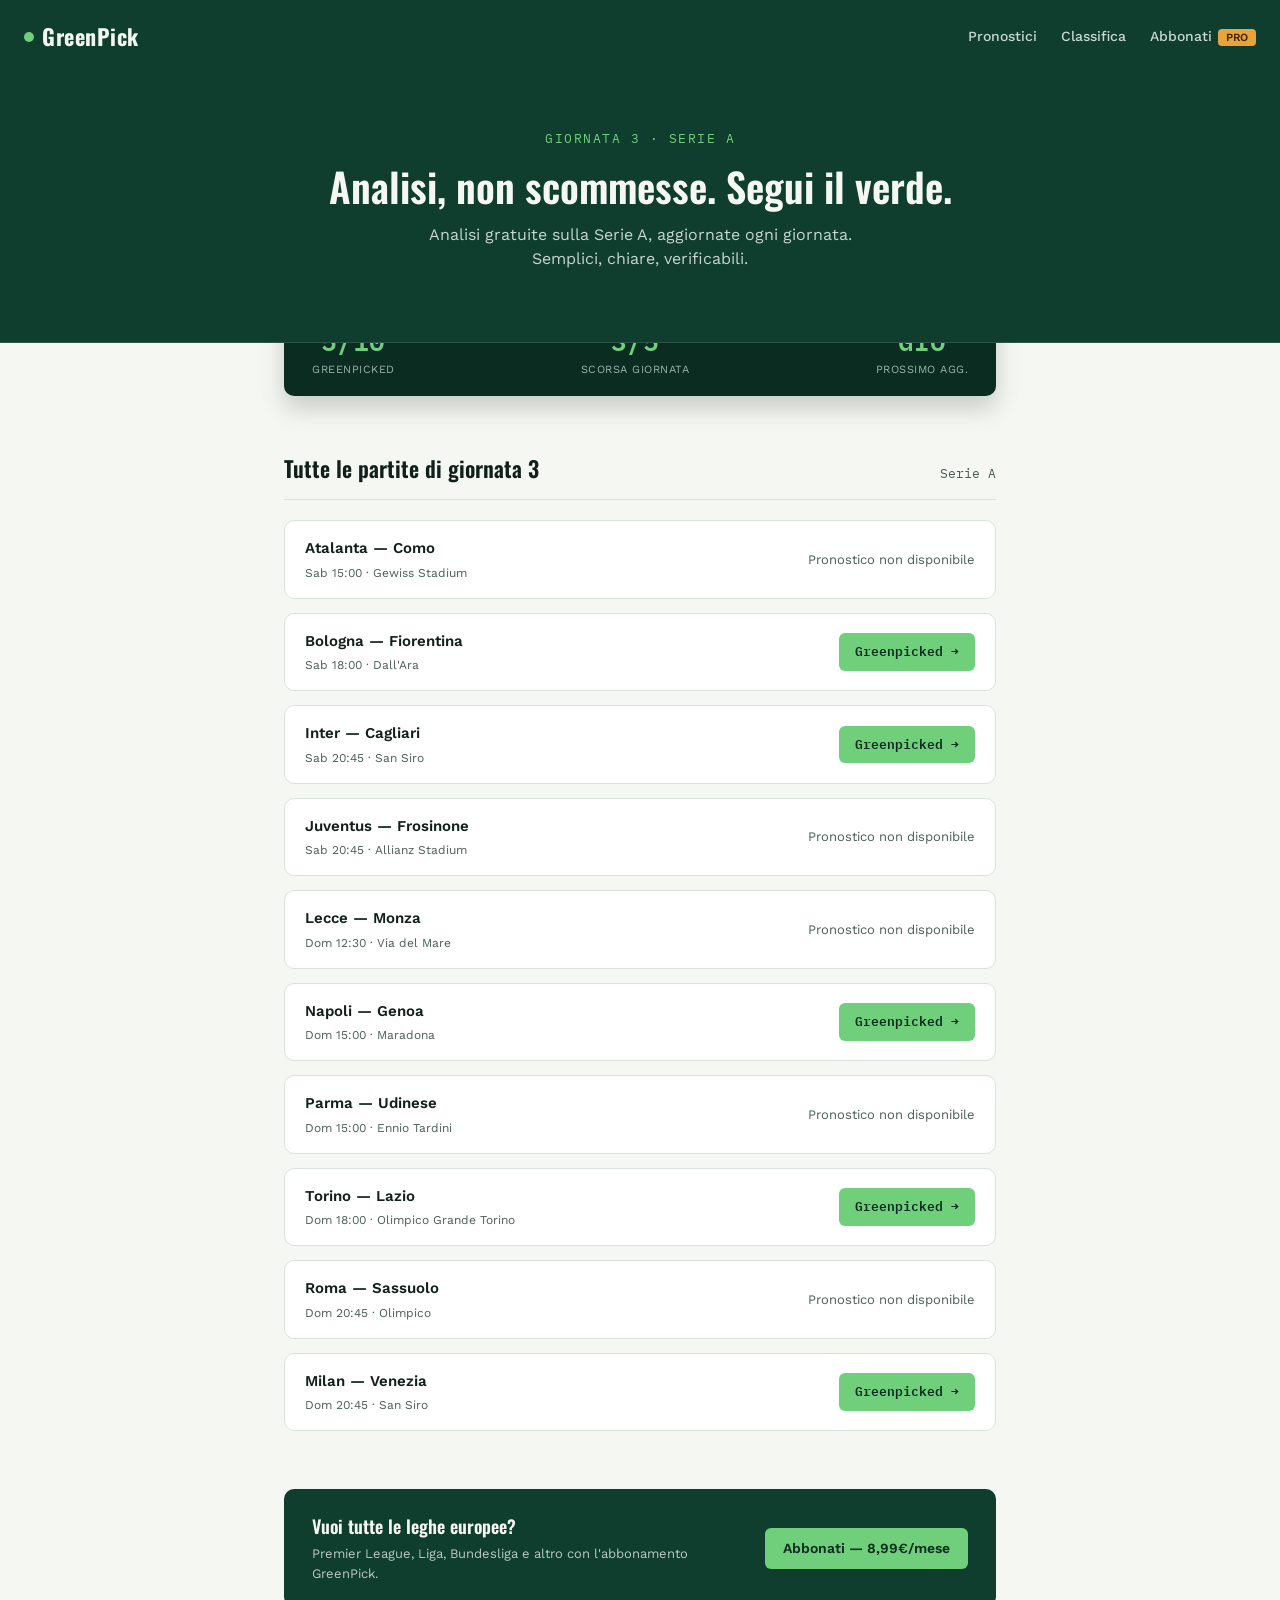
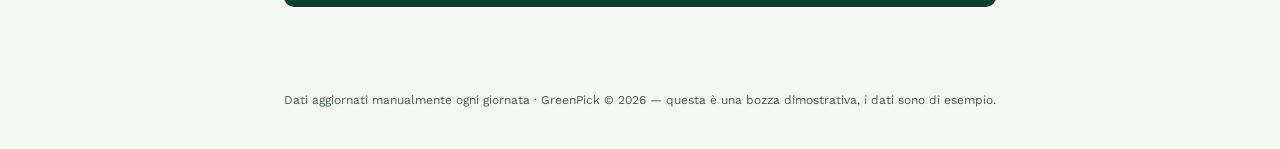
==== index.html @ 51c1bfe7 "Add initial GreenPick site structure with sample Serie A data Home page lists all matches with a Gre" ====
<!DOCTYPE html>
<html lang="it">
<head>
<meta charset="UTF-8">
<meta name="viewport" content="width=device-width, initial-scale=1.0">
<title>GreenPick — Pronostici Serie A</title>
<link rel="preconnect" href="https://fonts.googleapis.com">
<link href="https://fonts.googleapis.com/css2?family=Oswald:wght@500;600;700&family=Work+Sans:wght@400;500;600&family=IBM+Plex+Mono:wght@500;600&display=swap" rel="stylesheet">
<link rel="stylesheet" href="css/style.css">
</head>
<body>

  <div class="header">
    <div class="logo"><span class="dot"></span>GreenPick</div>
    <div class="nav">
      <span>Pronostici</span>
      <span>Classifica</span>
      <span>Abbonati<span class="badge-pro">PRO</span></span>
    </div>
  </div>

  <div class="hero">
    <div class="eyebrow" id="eyebrow">Giornata · Serie A</div>
    <h1>Analisi, non scommesse. Segui il verde.</h1>
    <p>Analisi gratuite sulla Serie A, aggiornate ogni giornata. Semplici, chiare, verificabili.</p>
  </div>

  <div class="scoreboard">
    <div class="scoreboard-inner">
      <div class="sb-item"><div class="sb-num" id="sb-greenpicked">–</div><div class="sb-label">Greenpicked</div></div>
      <div class="sb-item"><div class="sb-num" id="sb-scorsa">–</div><div class="sb-label">Scorsa giornata</div></div>
      <div class="sb-item"><div class="sb-num" id="sb-prossimo">–</div><div class="sb-label">Prossimo agg.</div></div>
    </div>
  </div>

  <div class="section">
    <div class="section-head">
      <h2 id="section-title">Tutte le partite</h2>
      <span id="section-tag">Serie A</span>
    </div>

    <div id="match-list"></div>
  </div>

  <div class="lock">
    <div class="lock-card">
      <div>
        <h3>Vuoi tutte le leghe europee?</h3>
        <p>Premier League, Liga, Bundesliga e altro con l'abbonamento GreenPick.</p>
      </div>
      <div class="lock-cta">Abbonati — 8,99€/mese</div>
    </div>
  </div>

  <div class="footer">
    Dati aggiornati manualmente ogni giornata · GreenPick © 2026 — questa è una bozza dimostrativa, i dati sono di esempio.
  </div>

  <script src="js/data.js"></script>
  <script src="js/home.js"></script>
</body>
</html>
---- css/style.css ----
:root{
  --pitch-dark:#0F3D2E;
  --pitch-darker:#0A2C21;
  --chalk:#F5F7F2;
  --ink:#12201C;
  --ink-soft:#4B5D56;
  --go:#6FCF7A;
  --go-deep:#2E7D46;
  --amber:#E8A33D;
  --line:#D9E3DC;
}
*{box-sizing:border-box; margin:0; padding:0;}
body{
  font-family:'Work Sans', sans-serif;
  background:var(--chalk);
  color:var(--ink);
  line-height:1.5;
}
a{ text-decoration:none; color:inherit; }

/* Header */
.header{
  background:var(--pitch-dark);
  color:var(--chalk);
  padding:20px 24px;
  display:flex;
  align-items:center;
  justify-content:space-between;
}
.logo{
  font-family:'Oswald', sans-serif;
  font-weight:700;
  font-size:22px;
  letter-spacing:0.5px;
  display:flex;
  align-items:center;
  gap:8px;
}
.logo .dot{
  width:10px; height:10px; border-radius:50%;
  background:var(--go);
  display:inline-block;
}
.nav{
  display:flex;
  gap:24px;
  font-size:14px;
  font-weight:500;
  color:#C7D6CF;
}
.badge-pro{
  background:var(--amber);
  color:#3D2600;
  font-size:11px;
  font-weight:600;
  padding:2px 8px;
  border-radius:4px;
  margin-left:6px;
}

/* Hero */
.hero{
  background:var(--pitch-dark);
  color:var(--chalk);
  padding:56px 24px 72px;
  text-align:center;
  position:relative;
}
.hero::after{
  content:"";
  position:absolute;
  left:0; right:0; bottom:0;
  height:1px;
  background:rgba(255,255,255,0.12);
}
.eyebrow{
  font-family:'IBM Plex Mono', monospace;
  font-size:13px;
  letter-spacing:1.5px;
  color:var(--go);
  text-transform:uppercase;
  margin-bottom:14px;
}
.hero h1{
  font-family:'Oswald', sans-serif;
  font-weight:600;
  font-size:40px;
  line-height:1.15;
  max-width:640px;
  margin:0 auto 14px;
}
.hero p{
  color:#C7D6CF;
  font-size:16px;
  max-width:480px;
  margin:0 auto;
}

/* Hero variant used on match detail pages (shorter) */
.hero-small{
  padding:32px 24px 48px;
  text-align:left;
}
.hero-small .back-link{
  display:inline-flex;
  align-items:center;
  gap:6px;
  font-family:'IBM Plex Mono', monospace;
  font-size:13px;
  color:var(--go);
  margin-bottom:18px;
}
.hero-small .back-link:hover{ color:var(--chalk); }
.hero-small h1{
  margin:0 0 8px;
  max-width:none;
  font-size:32px;
}
.hero-small p{
  margin:0;
  max-width:none;
}

/* Scoreboard */
.scoreboard{
  max-width:760px;
  margin:-40px auto 0;
  padding:0 24px;
}
.scoreboard-inner{
  background:var(--pitch-darker);
  border-radius:10px;
  display:flex;
  justify-content:space-between;
  padding:18px 28px;
  box-shadow:0 12px 24px rgba(0,0,0,0.18);
}
.sb-item{
  text-align:center;
  color:var(--chalk);
}
.sb-num{
  font-family:'IBM Plex Mono', monospace;
  font-weight:600;
  font-size:26px;
  color:var(--go);
}
.sb-label{
  font-size:11px;
  letter-spacing:0.5px;
  color:#9FB3AA;
  text-transform:uppercase;
  margin-top:2px;
}

/* Sections */
.section{
  max-width:760px;
  margin:0 auto;
  padding:56px 24px 20px;
}
.section-head{
  display:flex;
  align-items:baseline;
  justify-content:space-between;
  margin-bottom:20px;
  border-bottom:1px solid var(--line);
  padding-bottom:14px;
}
.section-head h2{
  font-family:'Oswald', sans-serif;
  font-weight:600;
  font-size:22px;
}
.section-head span{
  font-family:'IBM Plex Mono', monospace;
  font-size:13px;
  color:var(--ink-soft);
}

/* Match ticket (home page list) */
.ticket{
  display:flex;
  align-items:center;
  justify-content:space-between;
  background:#FFFFFF;
  border:1px solid var(--line);
  border-radius:10px;
  margin-bottom:14px;
  padding:16px 20px;
  gap:16px;
  transition:border-color .15s ease, box-shadow .15s ease;
}
a.ticket:hover{
  border-color:var(--go-deep);
  box-shadow:0 6px 16px rgba(15,61,46,0.08);
}
.match{
  display:flex;
  flex-direction:column;
  gap:4px;
}
.teams{
  font-weight:600;
  font-size:15px;
}
.meta{
  font-size:12px;
  color:var(--ink-soft);
}
.no-pick{
  font-size:13px;
  color:var(--ink-soft);
}
.greenpicked-btn{
  display:inline-flex;
  align-items:center;
  gap:6px;
  background:var(--go);
  color:#0A2C21;
  font-family:'IBM Plex Mono', monospace;
  font-weight:600;
  font-size:13px;
  padding:9px 16px;
  border-radius:6px;
  white-space:nowrap;
}
a.ticket:hover .greenpicked-btn{
  background:var(--go-deep);
  color:var(--chalk);
}

/* Lock / subscribe card */
.lock{
  max-width:760px;
  margin:24px auto 0;
  padding:0 24px 56px;
}
.lock-card{
  background:var(--pitch-dark);
  color:var(--chalk);
  border-radius:10px;
  padding:24px 28px;
  display:flex;
  align-items:center;
  justify-content:space-between;
  gap:20px;
}
.lock-card h3{
  font-family:'Oswald', sans-serif;
  font-weight:600;
  font-size:18px;
  margin-bottom:4px;
}
.lock-card p{
  font-size:13px;
  color:#B9CBC2;
}
.lock-cta{
  background:var(--go);
  color:#0A2C21;
  font-weight:600;
  font-size:14px;
  padding:10px 18px;
  border-radius:6px;
  white-space:nowrap;
}

.footer{
  text-align:center;
  padding:28px 24px 40px;
  font-size:12px;
  color:var(--ink-soft);
}

/* Match detail page */
.pick-card{
  background:var(--pitch-dark);
  color:var(--chalk);
  border-radius:10px;
  padding:24px 28px;
  margin-bottom:14px;
}
.pick-card .pick-label{
  font-family:'IBM Plex Mono', monospace;
  font-size:12px;
  letter-spacing:1px;
  text-transform:uppercase;
  color:var(--go);
  margin-bottom:10px;
}
.pick-card .pick-outcome{
  font-family:'Oswald', sans-serif;
  font-weight:600;
  font-size:22px;
  margin-bottom:8px;
}
.pick-card .pick-note{
  font-size:14px;
  color:#C7D6CF;
}

.no-pick-card{
  background:#FFFFFF;
  border:1px dashed var(--line);
  border-radius:10px;
  padding:24px 28px;
  margin-bottom:14px;
  font-size:14px;
  color:var(--ink-soft);
}

.stats-grid{
  display:grid;
  grid-template-columns:1fr 1fr;
  gap:16px;
}
.team-card{
  background:#FFFFFF;
  border:1px solid var(--line);
  border-radius:10px;
  padding:20px;
}
.team-card h3{
  font-family:'Oswald', sans-serif;
  font-weight:600;
  font-size:17px;
  margin-bottom:14px;
}
.stat-row{
  display:flex;
  justify-content:space-between;
  font-size:13px;
  padding:8px 0;
  border-bottom:1px solid var(--line);
}
.stat-row:last-child{ border-bottom:none; }
.stat-label{ color:var(--ink-soft); }
.stat-value{
  font-family:'IBM Plex Mono', monospace;
  font-weight:600;
}

@media (max-width: 520px){
  .hero h1{ font-size:30px; }
  .hero-small h1{ font-size:26px; }
  .scoreboard-inner{ padding:14px 16px; }
  .sb-num{ font-size:20px; }
  .ticket{ flex-direction:column; align-items:flex-start; gap:12px; }
  .nav{ display:none; }
  .lock-card{ flex-direction:column; text-align:center; }
  .stats-grid{ grid-template-columns:1fr; }
}
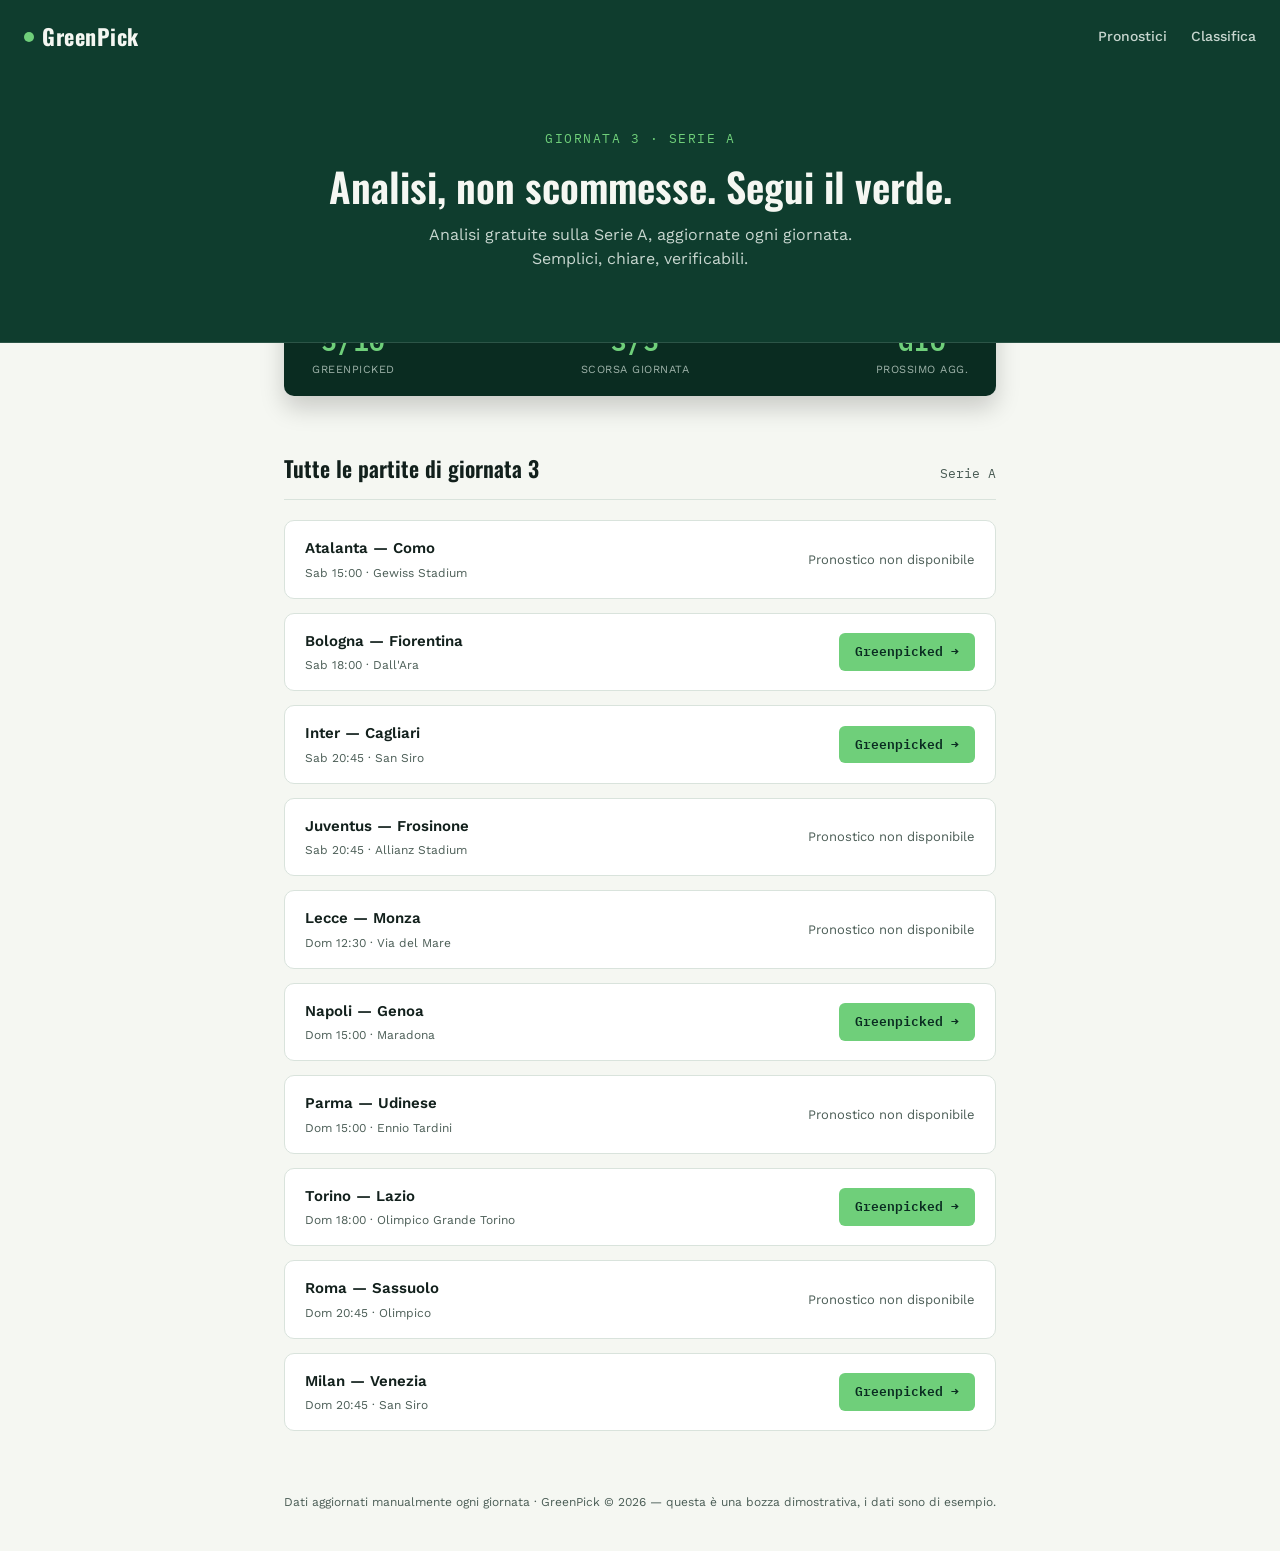
==== commit 901ca030: "Remove PRO subscription entry points Drops the "Abbonati PRO" nav item and the subscription CTA card" ====
--- a/index.html
+++ b/index.html
@@ -15,7 +15,6 @@
     <div class="nav">
       <span>Pronostici</span>
       <span>Classifica</span>
-      <span>Abbonati<span class="badge-pro">PRO</span></span>
     </div>
   </div>
 
@@ -42,16 +41,6 @@
     <div id="match-list"></div>
   </div>
 
-  <div class="lock">
-    <div class="lock-card">
-      <div>
-        <h3>Vuoi tutte le leghe europee?</h3>
-        <p>Premier League, Liga, Bundesliga e altro con l'abbonamento GreenPick.</p>
-      </div>
-      <div class="lock-cta">Abbonati — 8,99€/mese</div>
-    </div>
-  </div>
-
   <div class="footer">
     Dati aggiornati manualmente ogni giornata · GreenPick © 2026 — questa è una bozza dimostrativa, i dati sono di esempio.
   </div>
--- a/css/style.css
+++ b/css/style.css
@@ -6,7 +6,6 @@
   --ink-soft:#4B5D56;
   --go:#6FCF7A;
   --go-deep:#2E7D46;
-  --amber:#E8A33D;
   --line:#D9E3DC;
 }
 *{box-sizing:border-box; margin:0; padding:0;}
@@ -48,16 +47,6 @@
   font-weight:500;
   color:#C7D6CF;
 }
-.badge-pro{
-  background:var(--amber);
-  color:#3D2600;
-  font-size:11px;
-  font-weight:600;
-  padding:2px 8px;
-  border-radius:4px;
-  margin-left:6px;
-}
-
 /* Hero */
 .hero{
   background:var(--pitch-dark);
@@ -228,42 +217,6 @@
 a.ticket:hover .greenpicked-btn{
   background:var(--go-deep);
   color:var(--chalk);
-}
-
-/* Lock / subscribe card */
-.lock{
-  max-width:760px;
-  margin:24px auto 0;
-  padding:0 24px 56px;
-}
-.lock-card{
-  background:var(--pitch-dark);
-  color:var(--chalk);
-  border-radius:10px;
-  padding:24px 28px;
-  display:flex;
-  align-items:center;
-  justify-content:space-between;
-  gap:20px;
-}
-.lock-card h3{
-  font-family:'Oswald', sans-serif;
-  font-weight:600;
-  font-size:18px;
-  margin-bottom:4px;
-}
-.lock-card p{
-  font-size:13px;
-  color:#B9CBC2;
-}
-.lock-cta{
-  background:var(--go);
-  color:#0A2C21;
-  font-weight:600;
-  font-size:14px;
-  padding:10px 18px;
-  border-radius:6px;
-  white-space:nowrap;
 }
 
 .footer{
@@ -348,6 +301,5 @@
   .sb-num{ font-size:20px; }
   .ticket{ flex-direction:column; align-items:flex-start; gap:12px; }
   .nav{ display:none; }
-  .lock-card{ flex-direction:column; text-align:center; }
   .stats-grid{ grid-template-columns:1fr; }
 }
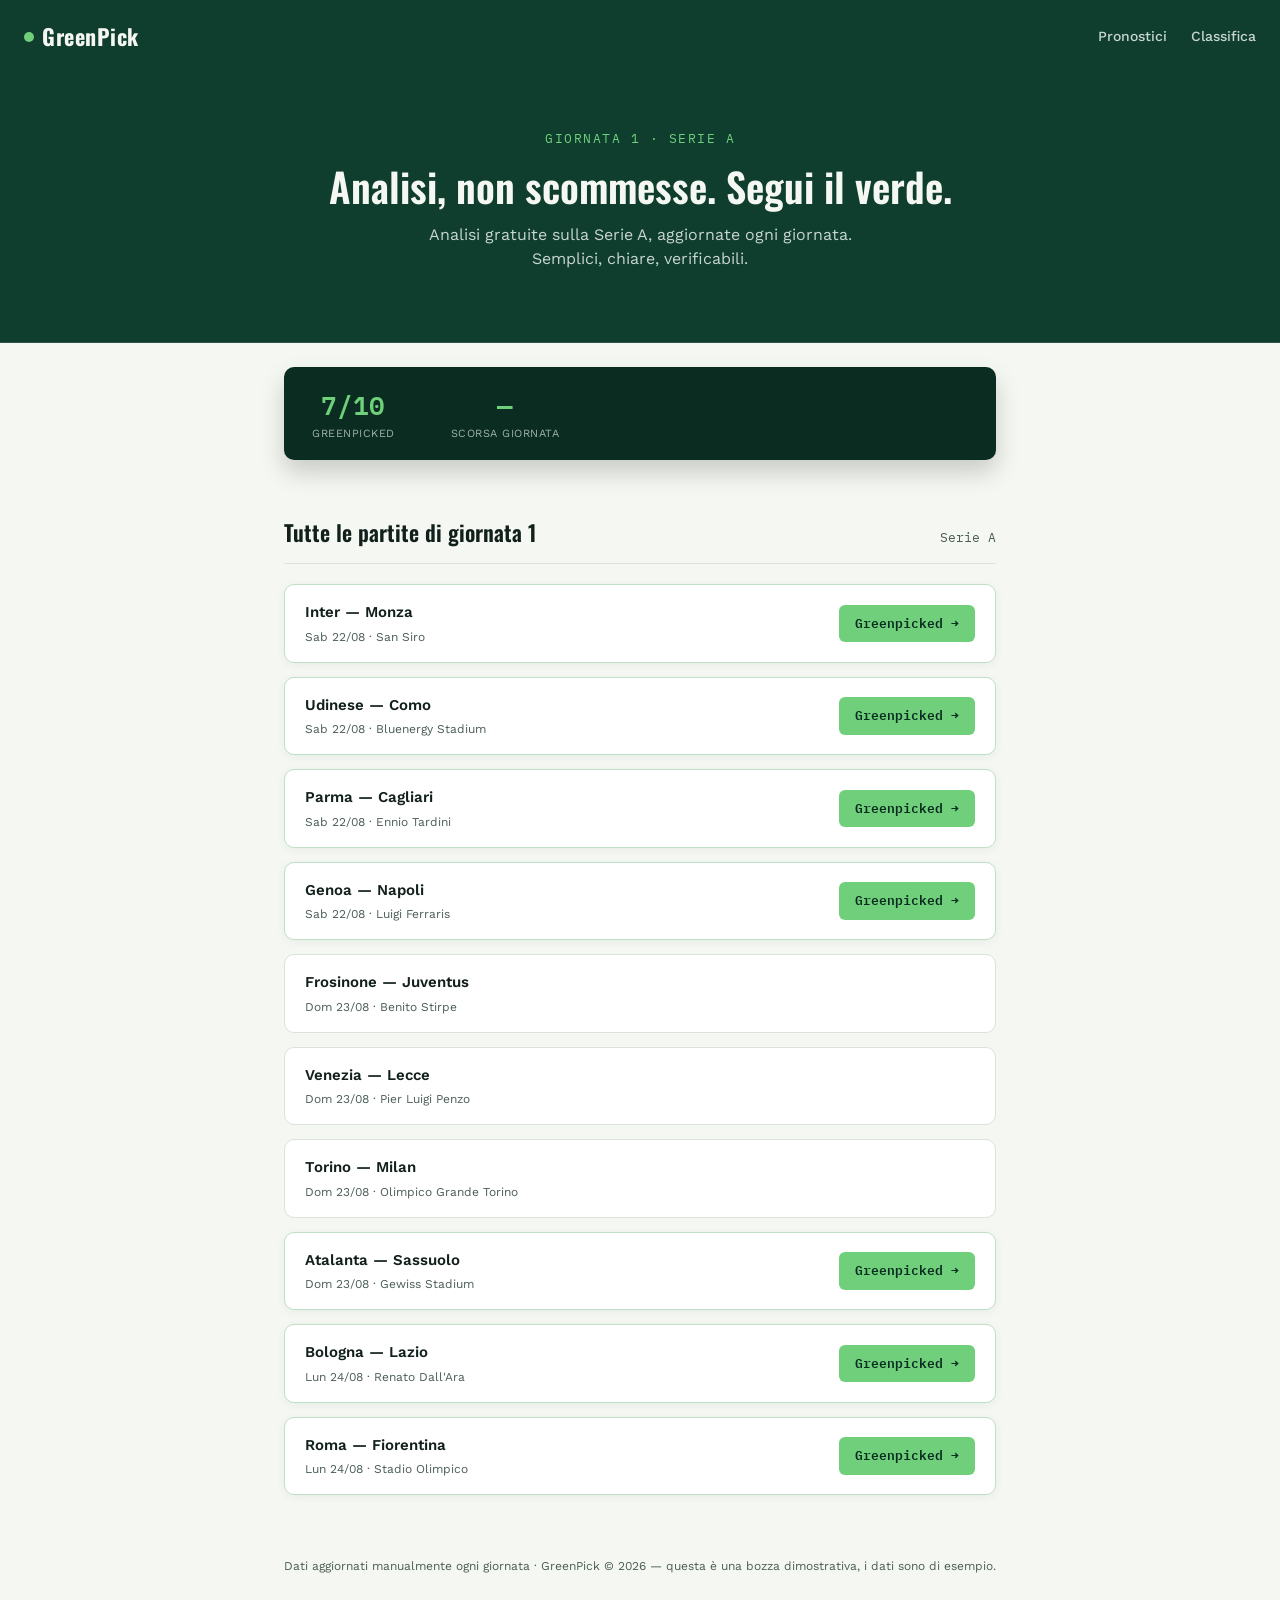
==== commit 7749b28e: "Simplify homepage scoreboard and unpicked match tickets Drop the "Prossimo agg." stat box, and stop " ====
--- a/index.html
+++ b/index.html
@@ -28,7 +28,6 @@
     <div class="scoreboard-inner">
       <div class="sb-item"><div class="sb-num" id="sb-greenpicked">–</div><div class="sb-label">Greenpicked</div></div>
       <div class="sb-item"><div class="sb-num" id="sb-scorsa">–</div><div class="sb-label">Scorsa giornata</div></div>
-      <div class="sb-item"><div class="sb-num" id="sb-prossimo">–</div><div class="sb-label">Prossimo agg.</div></div>
     </div>
   </div>
 
--- a/css/style.css
+++ b/css/style.css
@@ -113,14 +113,15 @@
 /* Scoreboard */
 .scoreboard{
   max-width:760px;
-  margin:-40px auto 0;
+  margin:24px auto 0;
   padding:0 24px;
 }
 .scoreboard-inner{
   background:var(--pitch-darker);
   border-radius:10px;
   display:flex;
-  justify-content:space-between;
+  justify-content:flex-start;
+  gap:56px;
   padding:18px 28px;
   box-shadow:0 12px 24px rgba(0,0,0,0.18);
 }
@@ -184,6 +185,10 @@
   border-color:var(--go-deep);
   box-shadow:0 6px 16px rgba(15,61,46,0.08);
 }
+.ticket--picked{
+  border-color:#BFE0C6;
+  box-shadow:0 2px 8px rgba(15,61,46,0.06);
+}
 .match{
   display:flex;
   flex-direction:column;
@@ -195,10 +200,6 @@
 }
 .meta{
   font-size:12px;
-  color:var(--ink-soft);
-}
-.no-pick{
-  font-size:13px;
   color:var(--ink-soft);
 }
 .greenpicked-btn{
@@ -242,15 +243,46 @@
   color:var(--go);
   margin-bottom:10px;
 }
-.pick-card .pick-outcome{
+.pick-outcome-row{
+  display:flex;
+  align-items:baseline;
+  justify-content:space-between;
+  flex-wrap:wrap;
+  gap:10px 16px;
+  margin-bottom:16px;
+}
+.pick-outcome{
   font-family:'Oswald', sans-serif;
   font-weight:600;
   font-size:22px;
-  margin-bottom:8px;
-}
-.pick-card .pick-note{
+}
+.pick-quota{
+  font-family:'IBM Plex Mono', monospace;
+  font-weight:600;
+  font-size:14px;
+  color:var(--go);
+  background:rgba(111,207,122,0.12);
+  padding:5px 12px;
+  border-radius:6px;
+  white-space:nowrap;
+}
+.pick-list{
+  list-style:none;
+  display:flex;
+  flex-direction:column;
+  gap:9px;
+}
+.pick-list li{
   font-size:14px;
   color:#C7D6CF;
+  padding-left:18px;
+  position:relative;
+}
+.pick-list li::before{
+  content:"—";
+  position:absolute;
+  left:0;
+  color:var(--go);
 }
 
 .no-pick-card{
@@ -297,9 +329,16 @@
 @media (max-width: 520px){
   .hero h1{ font-size:30px; }
   .hero-small h1{ font-size:26px; }
-  .scoreboard-inner{ padding:14px 16px; }
+  .scoreboard-inner{
+    padding:16px 20px;
+    flex-direction:column;
+    align-items:flex-start;
+    gap:14px;
+  }
+  .sb-item{ text-align:left; }
   .sb-num{ font-size:20px; }
   .ticket{ flex-direction:column; align-items:flex-start; gap:12px; }
   .nav{ display:none; }
+  .section-head{ flex-direction:column; align-items:flex-start; gap:6px; }
   .stats-grid{ grid-template-columns:1fr; }
 }
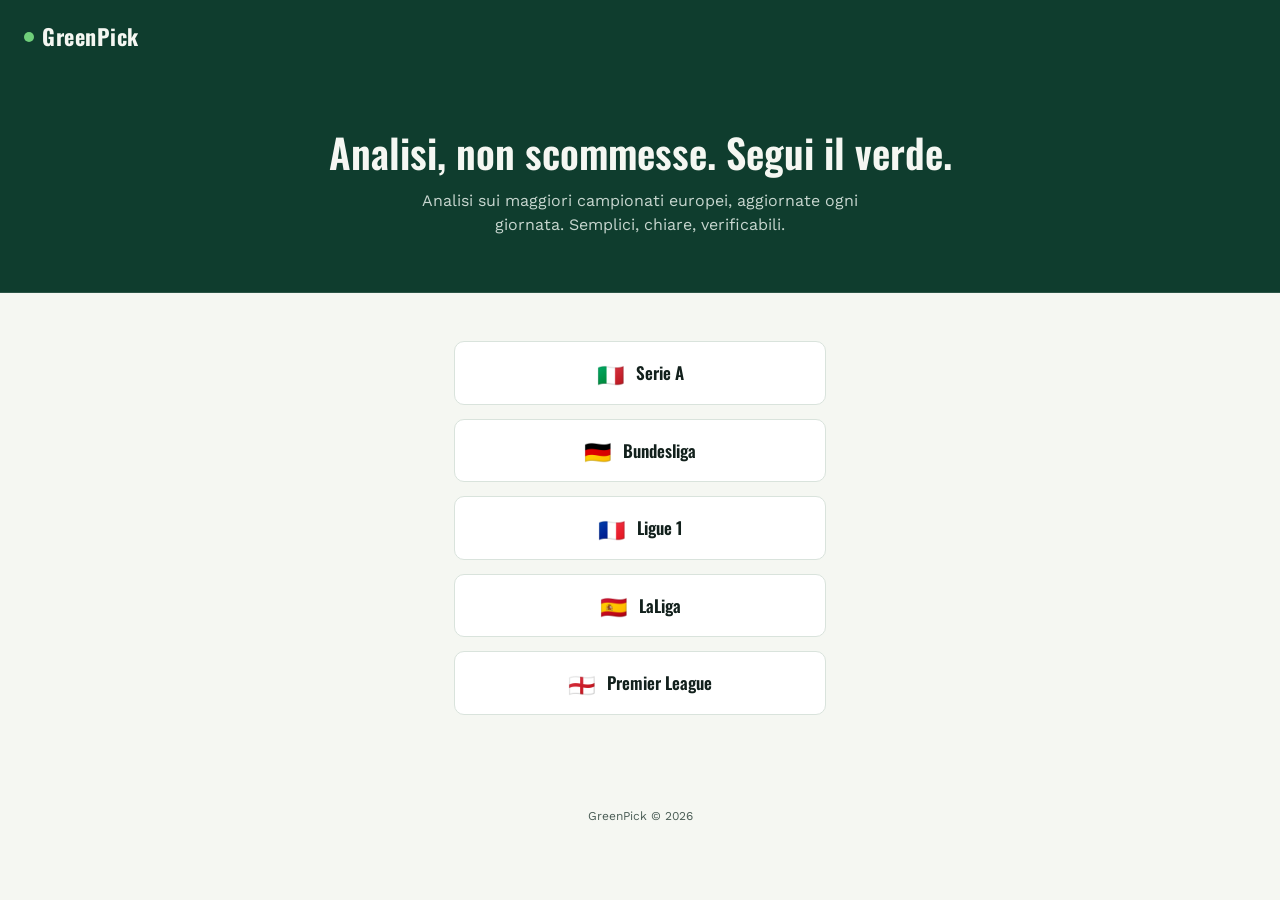
==== commit 854dc816: "Restructure homepage into a leagues picker Replace the Serie A matchday view (hero eyebrow, scoreboa" ====
--- a/index.html
+++ b/index.html
@@ -3,7 +3,7 @@
 <head>
 <meta charset="UTF-8">
 <meta name="viewport" content="width=device-width, initial-scale=1.0">
-<title>GreenPick — Pronostici Serie A</title>
+<title>GreenPick — Analisi calcio</title>
 <link rel="preconnect" href="https://fonts.googleapis.com">
 <link href="https://fonts.googleapis.com/css2?family=Oswald:wght@500;600;700&family=Work+Sans:wght@400;500;600&family=IBM+Plex+Mono:wght@500;600&display=swap" rel="stylesheet">
 <link rel="stylesheet" href="css/style.css">
@@ -12,39 +12,17 @@
 
   <div class="header">
     <div class="logo"><span class="dot"></span>GreenPick</div>
-    <div class="nav">
-      <span>Pronostici</span>
-      <span>Classifica</span>
-    </div>
   </div>
 
   <div class="hero">
-    <div class="eyebrow" id="eyebrow">Giornata · Serie A</div>
     <h1>Analisi, non scommesse. Segui il verde.</h1>
-    <p>Analisi gratuite sulla Serie A, aggiornate ogni giornata. Semplici, chiare, verificabili.</p>
+    <p>Analisi sui maggiori campionati europei, aggiornate ogni giornata. Semplici, chiare, verificabili.</p>
   </div>
 
-  <div class="scoreboard">
-    <div class="scoreboard-inner">
-      <div class="sb-item"><div class="sb-num" id="sb-greenpicked">–</div><div class="sb-label">Greenpicked</div></div>
-      <div class="sb-item"><div class="sb-num" id="sb-scorsa">–</div><div class="sb-label">Scorsa giornata</div></div>
-    </div>
-  </div>
+  <div class="leagues" id="leagues-list"></div>
 
-  <div class="section">
-    <div class="section-head">
-      <h2 id="section-title">Tutte le partite</h2>
-      <span id="section-tag">Serie A</span>
-    </div>
+  <div class="footer">GreenPick © 2026</div>
 
-    <div id="match-list"></div>
-  </div>
-
-  <div class="footer">
-    Dati aggiornati manualmente ogni giornata · GreenPick © 2026 — questa è una bozza dimostrativa, i dati sono di esempio.
-  </div>
-
-  <script src="js/data.js"></script>
   <script src="js/home.js"></script>
 </body>
 </html>
--- a/css/style.css
+++ b/css/style.css
@@ -51,7 +51,7 @@
 .hero{
   background:var(--pitch-dark);
   color:var(--chalk);
-  padding:56px 24px 72px;
+  padding:56px 24px;
   text-align:center;
   position:relative;
 }
@@ -108,6 +108,38 @@
 .hero-small p{
   margin:0;
   max-width:none;
+}
+
+/* Leagues list (home page) */
+.leagues{
+  max-width:420px;
+  margin:0 auto;
+  padding:48px 24px 64px;
+  display:flex;
+  flex-direction:column;
+  gap:14px;
+}
+.league-item{
+  display:flex;
+  align-items:center;
+  justify-content:center;
+  gap:12px;
+  background:#FFFFFF;
+  border:1px solid var(--line);
+  border-radius:10px;
+  padding:18px 20px;
+  font-family:'Oswald', sans-serif;
+  font-weight:600;
+  font-size:17px;
+  transition:border-color .15s ease, box-shadow .15s ease;
+}
+.league-item:hover{
+  border-color:var(--go-deep);
+  box-shadow:0 6px 16px rgba(15,61,46,0.08);
+}
+.league-flag{
+  font-size:22px;
+  line-height:1;
 }
 
 /* Scoreboard */
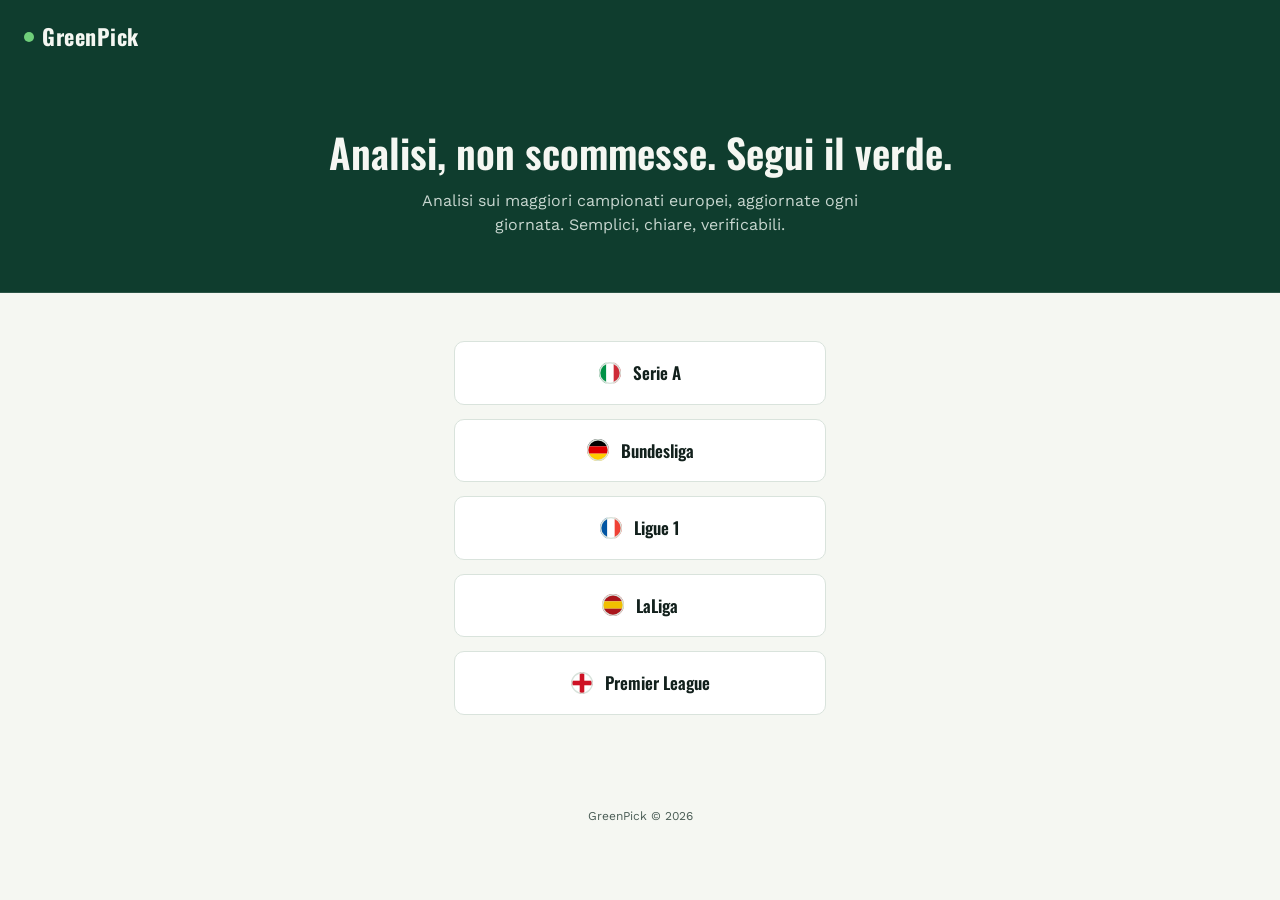
==== commit 7543064d: "Add dedicated league pages Introduce campionato.html, driven by ?id=<league>: Serie A renders the st" ====
--- a/index.html
+++ b/index.html
@@ -23,6 +23,7 @@
 
   <div class="footer">GreenPick © 2026</div>
 
+  <script src="js/leagues.js"></script>
   <script src="js/home.js"></script>
 </body>
 </html>
--- a/css/style.css
+++ b/css/style.css
@@ -138,8 +138,14 @@
   box-shadow:0 6px 16px rgba(15,61,46,0.08);
 }
 .league-flag{
-  font-size:22px;
-  line-height:1;
+  display:inline-flex;
+  width:22px;
+  height:22px;
+  flex-shrink:0;
+}
+.league-flag svg{
+  width:100%;
+  height:100%;
 }
 
 /* Scoreboard */
@@ -257,6 +263,79 @@
   padding:28px 24px 40px;
   font-size:12px;
   color:var(--ink-soft);
+}
+
+/* Classifica (campionato page) */
+.classifica-wrap{
+  background:#FFFFFF;
+  border:1px solid var(--line);
+  border-radius:10px;
+  overflow-x:auto;
+}
+.classifica-table{
+  width:100%;
+  border-collapse:collapse;
+  white-space:nowrap;
+}
+.classifica-table th{
+  font-family:'IBM Plex Mono', monospace;
+  font-size:11px;
+  letter-spacing:0.5px;
+  text-transform:uppercase;
+  color:var(--ink-soft);
+  text-align:center;
+  padding:12px 10px;
+  border-bottom:1px solid var(--line);
+  background:#FAFBF9;
+}
+.classifica-table th.team,
+.classifica-table td.team{
+  text-align:left;
+}
+.classifica-table td{
+  text-align:center;
+  font-size:13px;
+  padding:10px;
+  border-bottom:1px solid var(--line);
+}
+.classifica-table tr:last-child td{
+  border-bottom:none;
+}
+.classifica-table td:first-child{
+  font-family:'IBM Plex Mono', monospace;
+  color:var(--ink-soft);
+}
+.classifica-table td.team{
+  font-weight:600;
+}
+
+/* Coming soon (inactive league page) */
+.coming-soon{
+  background:#FFFFFF;
+  border:1px dashed var(--line);
+  border-radius:10px;
+  padding:48px 28px;
+  text-align:center;
+}
+.coming-soon-eyebrow{
+  font-family:'IBM Plex Mono', monospace;
+  font-size:12px;
+  letter-spacing:1px;
+  text-transform:uppercase;
+  color:var(--go-deep);
+  margin-bottom:10px;
+}
+.coming-soon h2{
+  font-family:'Oswald', sans-serif;
+  font-weight:600;
+  font-size:20px;
+  margin-bottom:10px;
+}
+.coming-soon p{
+  font-size:14px;
+  color:var(--ink-soft);
+  max-width:440px;
+  margin:0 auto;
 }
 
 /* Match detail page */
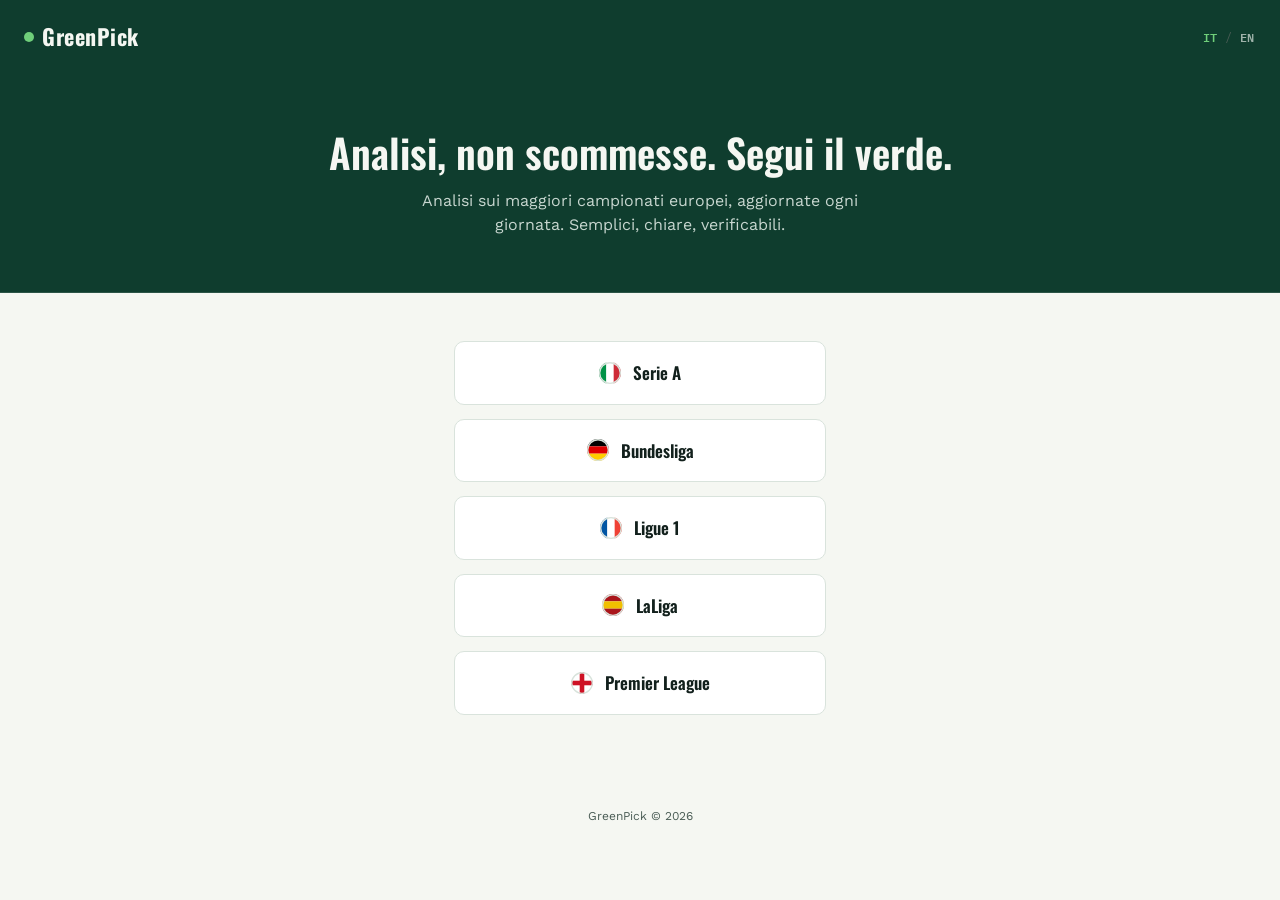
==== commit 3a78855a: "Add IT/EN language toggle Introduce js/i18n.js: a small dictionary-based translator with a localStor" ====
--- a/index.html
+++ b/index.html
@@ -12,17 +12,19 @@
 
   <div class="header">
     <div class="logo"><span class="dot"></span>GreenPick</div>
+    <div class="lang-toggle" id="lang-toggle"></div>
   </div>
 
   <div class="hero">
-    <h1>Analisi, non scommesse. Segui il verde.</h1>
-    <p>Analisi sui maggiori campionati europei, aggiornate ogni giornata. Semplici, chiare, verificabili.</p>
+    <h1 data-i18n="heroTitle">Analisi, non scommesse. Segui il verde.</h1>
+    <p data-i18n="heroSubtitle">Analisi sui maggiori campionati europei, aggiornate ogni giornata. Semplici, chiare, verificabili.</p>
   </div>
 
   <div class="leagues" id="leagues-list"></div>
 
-  <div class="footer">GreenPick © 2026</div>
+  <div class="footer" data-i18n="footer">GreenPick © 2026</div>
 
+  <script src="js/i18n.js"></script>
   <script src="js/leagues.js"></script>
   <script src="js/home.js"></script>
 </body>
--- a/css/style.css
+++ b/css/style.css
@@ -9,6 +9,7 @@
   --line:#D9E3DC;
 }
 *{box-sizing:border-box; margin:0; padding:0;}
+html{ scroll-behavior:smooth; }
 body{
   font-family:'Work Sans', sans-serif;
   background:var(--chalk);
@@ -46,6 +47,32 @@
   font-size:14px;
   font-weight:500;
   color:#C7D6CF;
+}
+.lang-toggle{
+  display:flex;
+  align-items:center;
+  gap:6px;
+  font-family:'IBM Plex Mono', monospace;
+  font-size:12px;
+}
+.lang-btn{
+  background:none;
+  border:none;
+  font-family:inherit;
+  font-size:inherit;
+  font-weight:600;
+  color:#9FB3AA;
+  cursor:pointer;
+  padding:4px 2px;
+}
+.lang-btn:hover{
+  color:var(--chalk);
+}
+.lang-btn.active{
+  color:var(--go);
+}
+.lang-sep{
+  color:#4B5D56;
 }
 /* Hero */
 .hero{
@@ -205,6 +232,16 @@
   font-size:13px;
   color:var(--ink-soft);
 }
+.scroll-link{
+  font-family:'IBM Plex Mono', monospace;
+  font-size:13px;
+  font-weight:600;
+  color:var(--go-deep);
+  white-space:nowrap;
+}
+.scroll-link:hover{
+  color:var(--ink);
+}
 
 /* Match ticket (home page list) */
 .ticket{
@@ -251,6 +288,20 @@
   font-size:13px;
   padding:9px 16px;
   border-radius:6px;
+  white-space:nowrap;
+}
+.pro-tag{
+  display:inline-flex;
+  align-items:center;
+  gap:6px;
+  background:#F5F1E6;
+  color:var(--ink-soft);
+  font-family:'IBM Plex Mono', monospace;
+  font-weight:600;
+  font-size:12px;
+  padding:9px 14px;
+  border-radius:6px;
+  border:1px solid var(--line);
   white-space:nowrap;
 }
 a.ticket:hover .greenpicked-btn{
